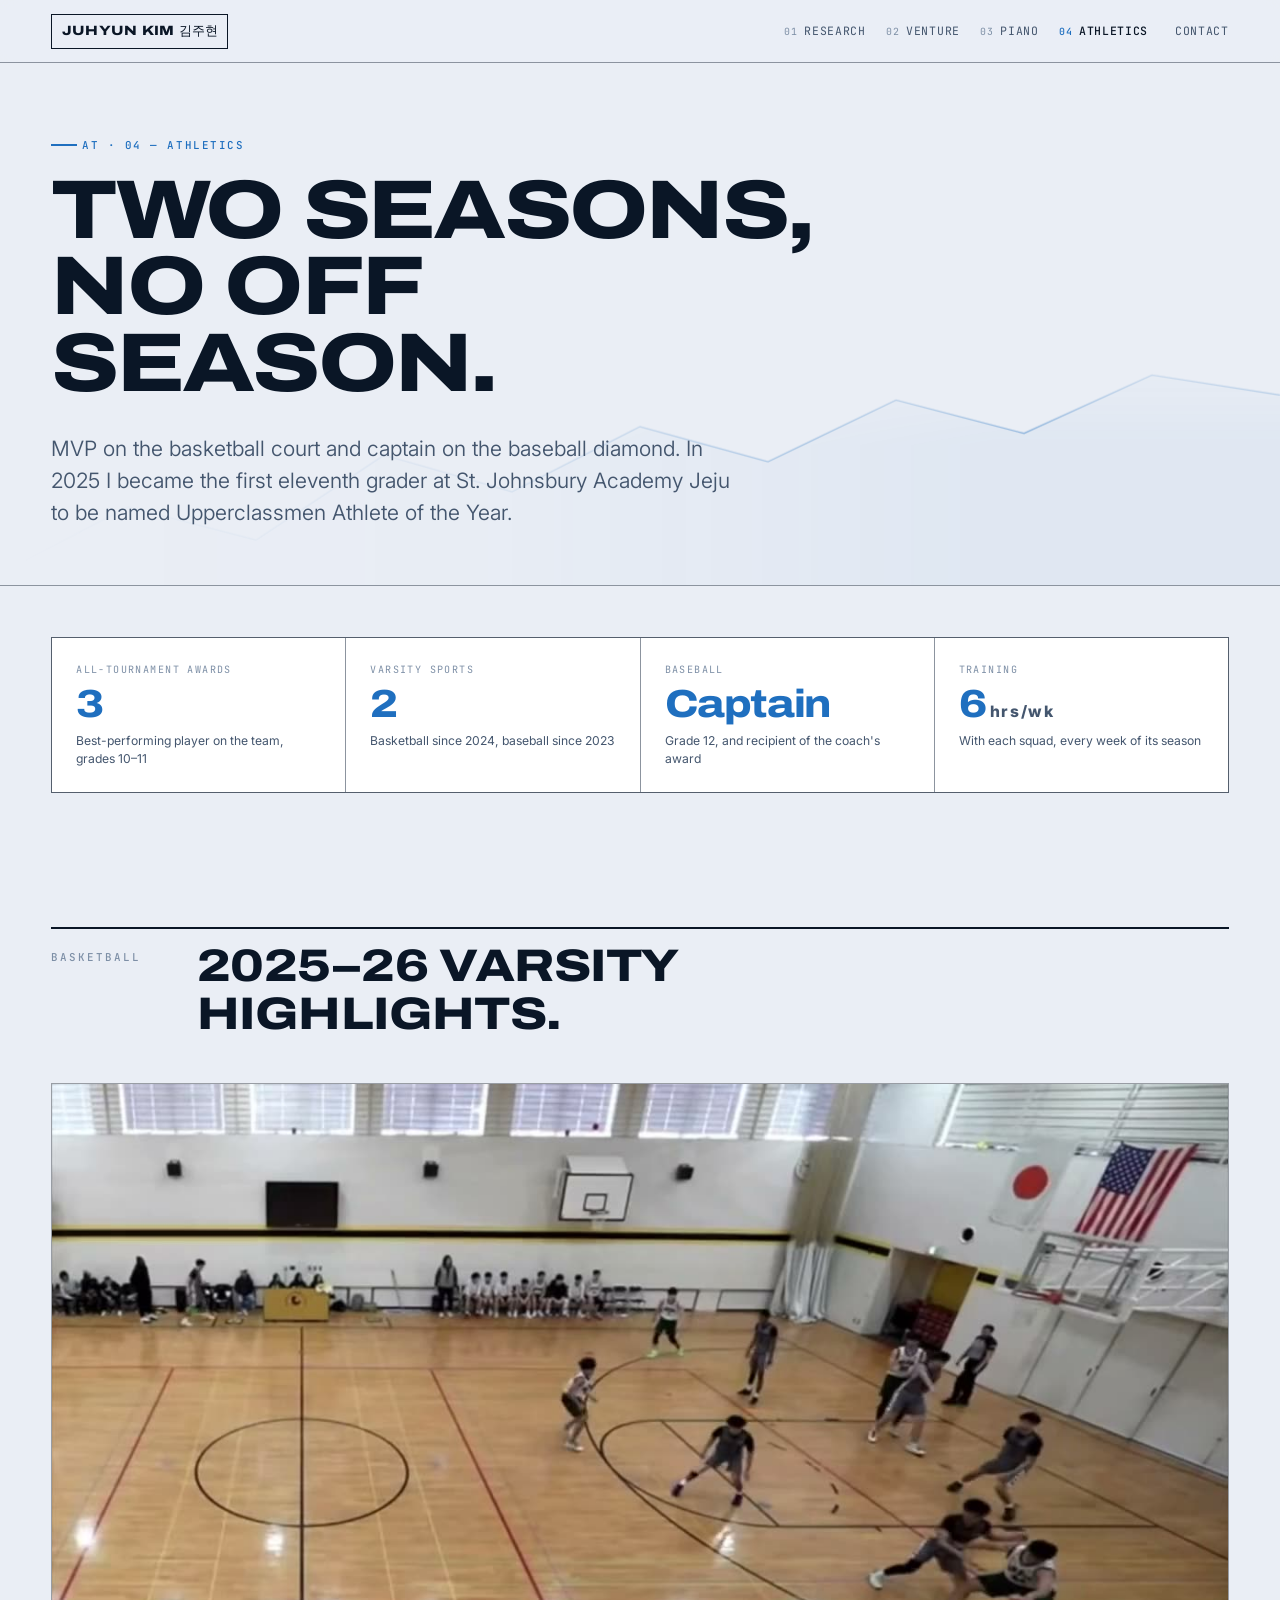
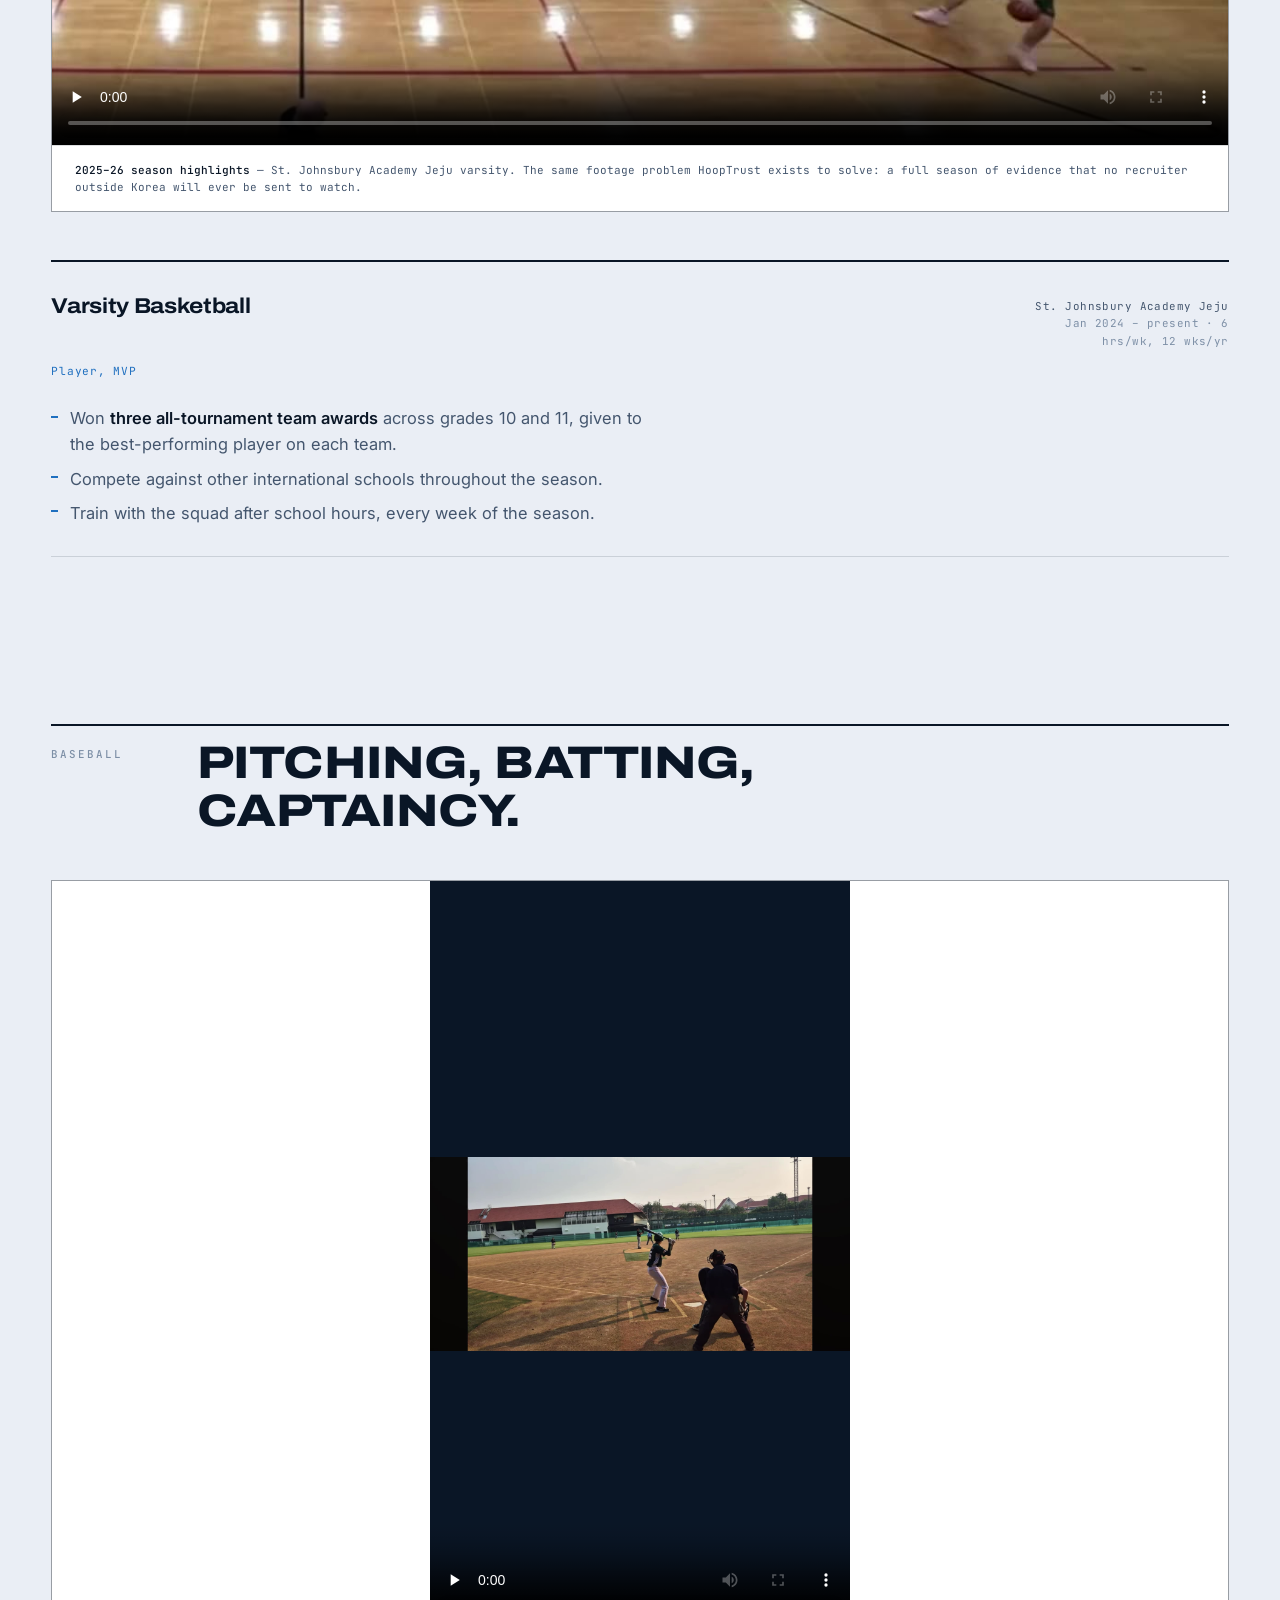
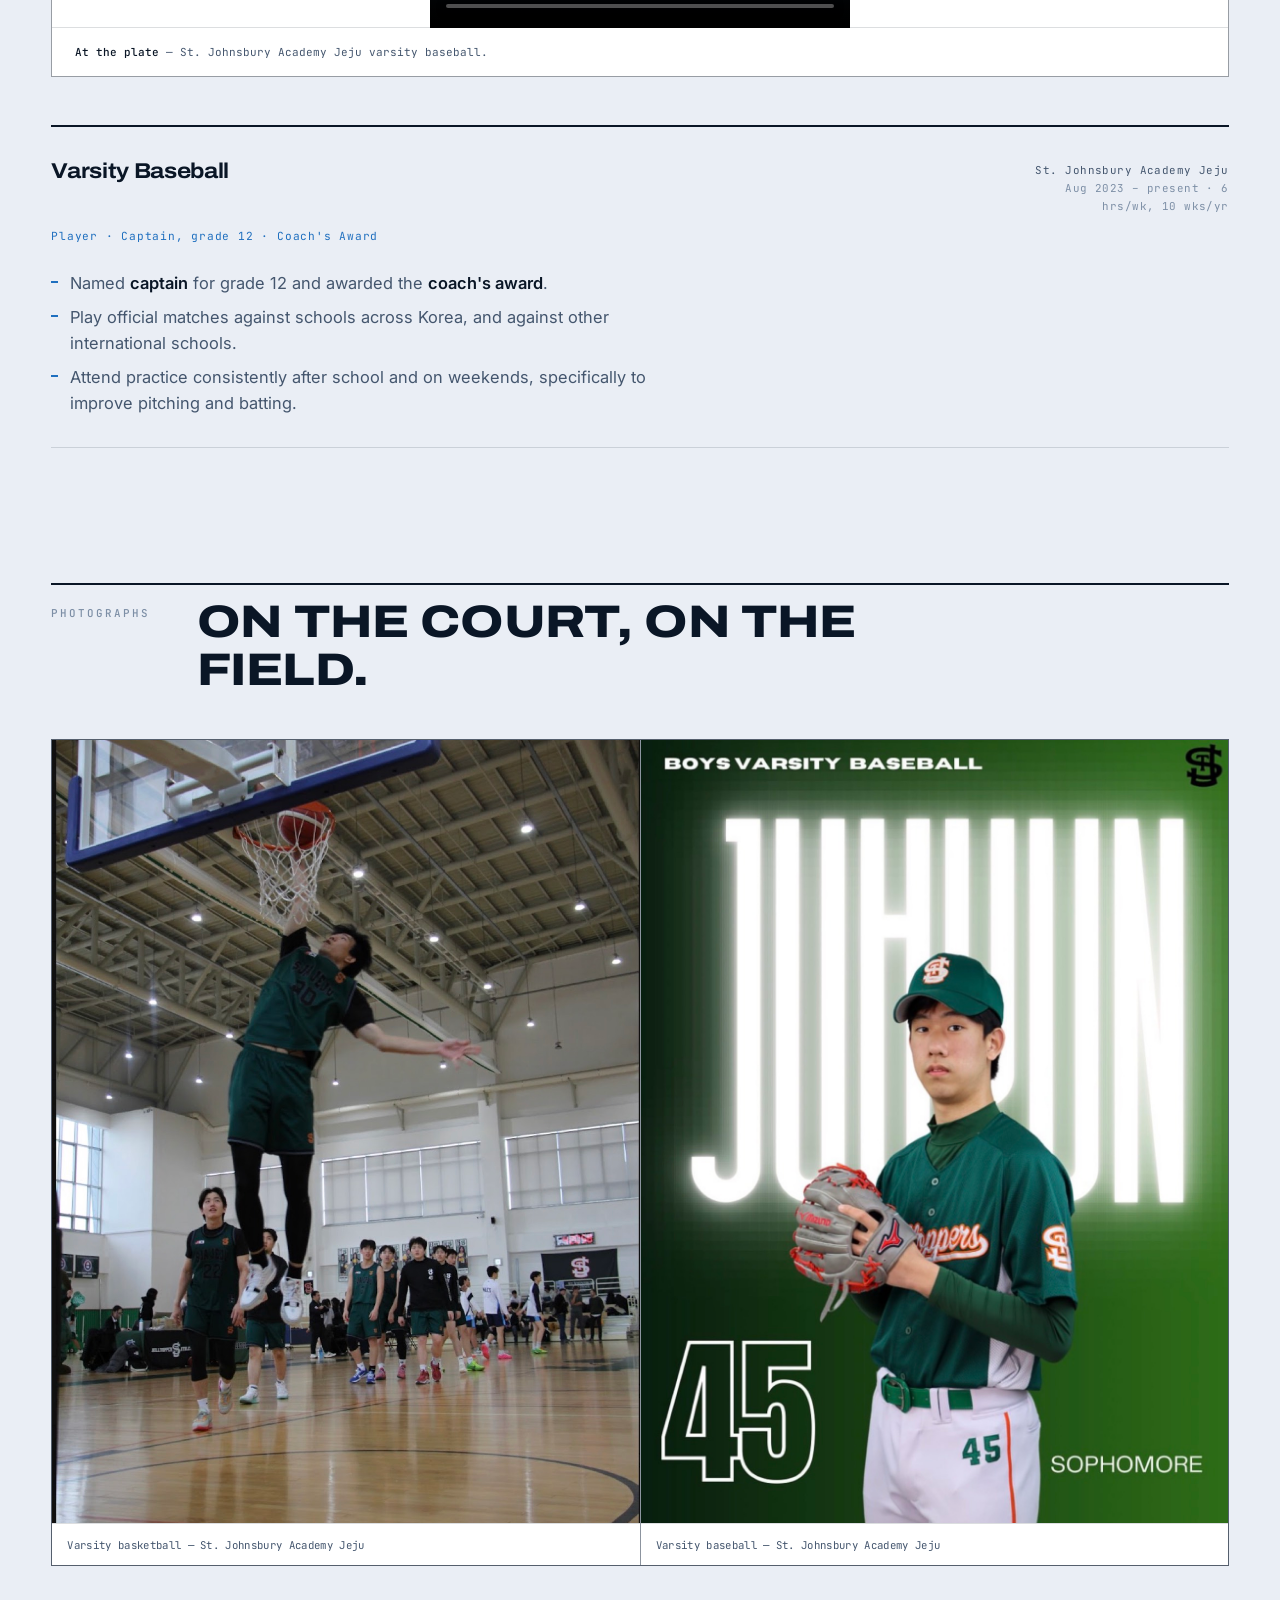
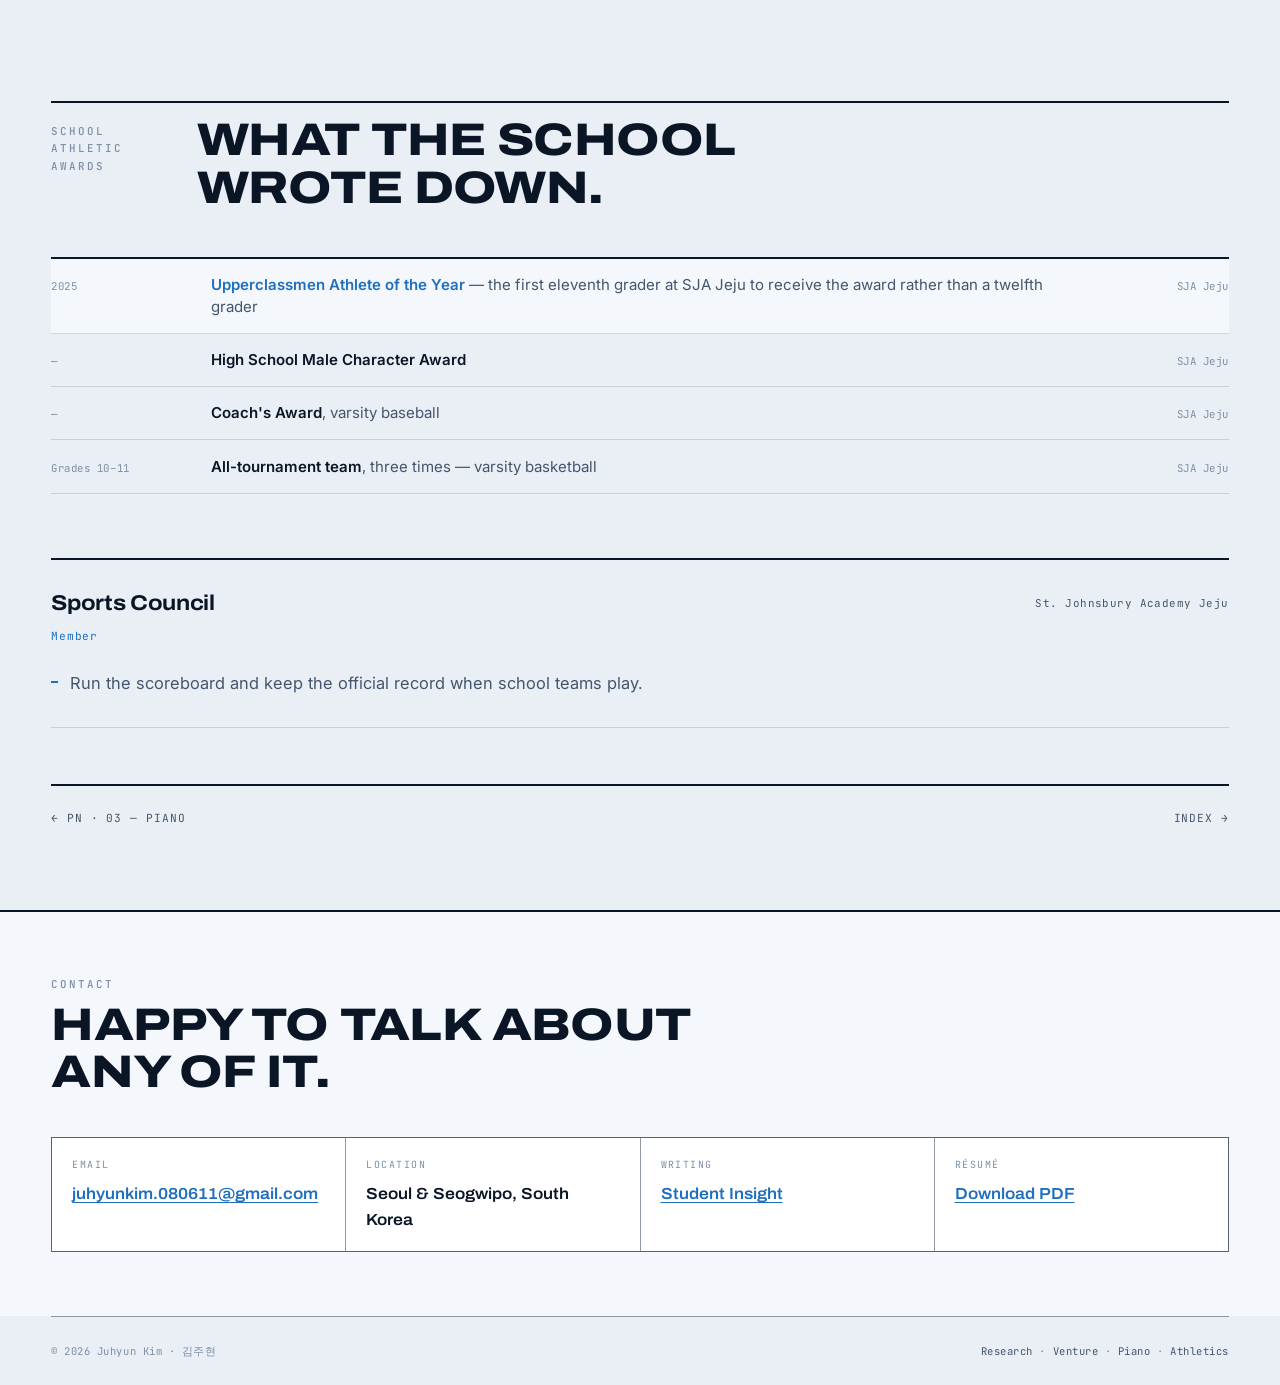
==== athletics.html @ 304e00d3 "local to git" ====
<!DOCTYPE html>
<html lang="en">
<head>
<meta charset="utf-8">
<meta name="viewport" content="width=device-width, initial-scale=1">
<title>Athletics — Juhyun (Tyler) Kim</title>
<meta name="description" content="Varsity basketball MVP and varsity baseball captain at St. Johnsbury Academy Jeju. Three all-tournament awards, the coach's award, and Upperclassmen Athlete of the Year.">
<meta property="og:type" content="article">
<meta property="og:title" content="Athletics — Juhyun (Tyler) Kim">
<meta property="og:description" content="Varsity basketball MVP, varsity baseball captain, Upperclassmen Athlete of the Year.">
<meta name="theme-color" content="#0a1626">
<link rel="icon" href="favicon.svg" type="image/svg+xml">
<link rel="preconnect" href="https://fonts.googleapis.com">
<link rel="preconnect" href="https://fonts.gstatic.com" crossorigin>
<link href="https://fonts.googleapis.com/css2?family=Archivo:wdth,wght@62..125,100..900&family=Inter:wght@300..600&family=JetBrains+Mono:wght@400;500&display=swap" rel="stylesheet">
<link rel="stylesheet" href="assets/css/style.css">
</head>
<body data-position="athletics">

<a class="skip" href="#main">Skip to content</a>

<header class="masthead">
  <div class="shell masthead__inner">
    <a class="wordmark" href="index.html">Juhyun Kim <span>김주현</span></a>
    <button class="nav__toggle" type="button" aria-expanded="false" aria-controls="nav">Menu</button>
    <nav class="nav" id="nav" aria-label="Sections">
      <a href="research.html" data-n="01">Research</a>
      <a href="venture.html" data-n="02">Venture</a>
      <a href="piano.html" data-n="03">Piano</a>
      <a href="athletics.html" data-n="04">Athletics</a>
      <a href="index.html#contact" data-n="">Contact</a>
    </nav>
  </div>
</header>

<main id="main">

  <!-- ── hero ─────────────────────────────────────────────── -->
  <section class="hero">
    <svg class="hero__plot" viewBox="0 0 1200 300" preserveAspectRatio="none" aria-hidden="true">
      <path class="plot-fill" d="M0,280 L120,200 L240,240 L360,138 L480,182 L600,104 L720,146 L840,72 L960,112 L1080,42 L1200,66 L1200,300 L0,300 Z"/>
      <path d="M0,280 L120,200 L240,240 L360,138 L480,182 L600,104 L720,146 L840,72 L960,112 L1080,42 L1200,66"/>
    </svg>
    <div class="shell hero__inner">
      <p class="tag">AT · 04 — Athletics</p>
      <h1 class="hero__name" style="font-size:clamp(2.6rem,1.4rem+5.5vw,5.6rem)">Two seasons,<br>no off<br>season.</h1>
      <p class="lede" style="margin-top:2rem">MVP on the basketball court and captain on the
      baseball diamond. In 2025 I became the first eleventh grader at St. Johnsbury Academy Jeju to
      be named Upperclassmen Athlete of the Year.</p>
    </div>
  </section>

  <!-- ── readout ──────────────────────────────────────────── -->
  <section class="shell band band--tight">
    <dl class="readout" data-reveal>
      <div>
        <dt>All-tournament awards</dt>
        <dd>3</dd>
        <small>Best-performing player on the team, grades 10–11</small>
      </div>
      <div>
        <dt>Varsity sports</dt>
        <dd>2</dd>
        <small>Basketball since 2024, baseball since 2023</small>
      </div>
      <div>
        <dt>Baseball</dt>
        <dd>Captain</dd>
        <small>Grade 12, and recipient of the coach's award</small>
      </div>
      <div>
        <dt>Training</dt>
        <dd>6<small style="display:inline;font-size:.4em;letter-spacing:.1em"> hrs/wk</small></dd>
        <small>With each squad, every week of its season</small>
      </div>
    </dl>
  </section>

  <!-- ── basketball ───────────────────────────────────────── -->
  <section class="shell band" id="basketball">
    <div class="band__head">
      <p class="eyebrow">Basketball</p>
      <h2 class="h-sect">2025–26 varsity highlights.</h2>
    </div>

    <figure class="filmstrip" data-reveal style="margin:0 0 clamp(2rem,4vw,3rem)">
      <video controls preload="none" playsinline
             poster="assets/img/basketball-poster.jpg"
             width="1280" height="720">
        <source src="assets/video/basketball-highlights.mp4" type="video/mp4">
        Your browser cannot play this video.
        <a href="assets/video/basketball-highlights.mp4">Download the highlight reel</a> instead.
      </video>
      <figcaption><b>2025–26 season highlights</b> — St. Johnsbury Academy Jeju varsity. The same
      footage problem HoopTrust exists to solve: a full season of evidence that no recruiter outside
      Korea will ever be sent to watch.</figcaption>
    </figure>

    <div class="entries" data-reveal>
      <article class="entry">
        <h3 class="entry__title">Varsity Basketball</h3>
        <p class="entry__meta"><b>St. Johnsbury Academy Jeju</b>Jan 2024 – present · 6 hrs/wk, 12 wks/yr</p>
        <p class="entry__role">Player, MVP</p>
        <div class="entry__body">
          <ul>
            <li>Won <strong>three all-tournament team awards</strong> across grades 10 and 11, given
            to the best-performing player on each team.</li>
            <li>Compete against other international schools throughout the season.</li>
            <li>Train with the squad after school hours, every week of the season.</li>
          </ul>
        </div>
      </article>
    </div>
  </section>

  <!-- ── baseball ─────────────────────────────────────────── -->
  <section class="shell band" id="baseball">
    <div class="band__head">
      <p class="eyebrow">Baseball</p>
      <h2 class="h-sect">Pitching, batting, captaincy.</h2>
    </div>

    <figure class="filmstrip filmstrip--portrait" data-reveal style="margin:0 0 clamp(2rem,4vw,3rem)">
      <video controls preload="none" playsinline
             poster="assets/img/baseball-poster.jpg">
        <source src="assets/video/baseball-swing.mp4" type="video/mp4">
        Your browser cannot play this video.
        <a href="assets/video/baseball-swing.mp4">Download the clip</a> instead.
      </video>
      <figcaption><b>At the plate</b> — St. Johnsbury Academy Jeju varsity baseball.</figcaption>
    </figure>

    <div class="entries" data-reveal>
      <article class="entry">
        <h3 class="entry__title">Varsity Baseball</h3>
        <p class="entry__meta"><b>St. Johnsbury Academy Jeju</b>Aug 2023 – present · 6 hrs/wk, 10 wks/yr</p>
        <p class="entry__role">Player · Captain, grade 12 · Coach's Award</p>
        <div class="entry__body">
          <ul>
            <li>Named <strong>captain</strong> for grade 12 and awarded the <strong>coach's
            award</strong>.</li>
            <li>Play official matches against schools across Korea, and against other international
            schools.</li>
            <li>Attend practice consistently after school and on weekends, specifically to improve
            pitching and batting.</li>
          </ul>
        </div>
      </article>
    </div>
  </section>

  <!-- ── plates ───────────────────────────────────────────── -->
  <section class="shell band band--tight" id="photos">
    <div class="band__head">
      <p class="eyebrow">Photographs</p>
      <h2 class="h-sect">On the court, on the field.</h2>
    </div>
    <div class="plates" data-reveal>
      <button class="plate" type="button">
        <figure style="margin:0">
          <img src="assets/img/basketball-1.jpg" alt="Juhyun Kim in a varsity basketball game"
               width="816" height="1216" loading="lazy">
          <figcaption>Varsity basketball — St. Johnsbury Academy Jeju</figcaption>
        </figure>
      </button>
      <button class="plate" type="button">
        <figure style="margin:0">
          <img src="assets/img/baseball-1.jpg" alt="Juhyun Kim in a varsity baseball game"
               width="1179" height="1501" loading="lazy">
          <figcaption>Varsity baseball — St. Johnsbury Academy Jeju</figcaption>
        </figure>
      </button>
    </div>
  </section>

  <!-- ── awards & council ─────────────────────────────────── -->
  <section class="shell band" id="awards">
    <div class="band__head">
      <p class="eyebrow">School athletic awards</p>
      <h2 class="h-sect">What the school wrote down.</h2>
    </div>

    <div class="ledger" data-reveal>
      <div class="ledger__row ledger__row--head">
        <span class="ledger__when">2025</span>
        <span class="ledger__what"><b>Upperclassmen Athlete of the Year</b> — the first eleventh
        grader at SJA Jeju to receive the award rather than a twelfth grader</span>
        <span class="ledger__where">SJA Jeju</span>
      </div>
      <div class="ledger__row">
        <span class="ledger__when">—</span>
        <span class="ledger__what"><b>High School Male Character Award</b></span>
        <span class="ledger__where">SJA Jeju</span>
      </div>
      <div class="ledger__row">
        <span class="ledger__when">—</span>
        <span class="ledger__what"><b>Coach's Award</b>, varsity baseball</span>
        <span class="ledger__where">SJA Jeju</span>
      </div>
      <div class="ledger__row">
        <span class="ledger__when">Grades 10–11</span>
        <span class="ledger__what"><b>All-tournament team</b>, three times — varsity basketball</span>
        <span class="ledger__where">SJA Jeju</span>
      </div>
    </div>

    <div class="entries" data-reveal style="margin-top:clamp(2.5rem,5vw,4rem)">
      <article class="entry">
        <h3 class="entry__title">Sports Council</h3>
        <p class="entry__meta"><b>St. Johnsbury Academy Jeju</b></p>
        <p class="entry__role">Member</p>
        <div class="entry__body">
          <ul>
            <li>Run the scoreboard and keep the official record when school teams play.</li>
          </ul>
        </div>
      </article>
    </div>

    <nav class="pager" style="margin-top:3.5rem" aria-label="Sections">
      <a href="piano.html">← PN · 03 — Piano</a>
      <a href="index.html">Index →</a>
    </nav>
  </section>

</main>

<section class="contact" id="contact">
  <div class="shell">
    <p class="eyebrow">Contact</p>
    <h2 class="h-sect">Happy to talk about any of it.</h2>
    <dl class="contact__grid">
      <div><dt>Email</dt><dd><a href="mailto:juhyunkim.080611@gmail.com">juhyunkim.080611@gmail.com</a></dd></div>
      <div><dt>Location</dt><dd>Seoul &amp; Seogwipo, South Korea</dd></div>
      <div><dt>Writing</dt><dd><a href="http://www.studentinsight.net/" rel="noopener">Student Insight</a></dd></div>
      <div><dt>Résumé</dt><dd><a href="assets/docs/Juhyun-Kim-Resume.pdf">Download PDF</a></dd></div>
    </dl>
  </div>
</section>

<footer class="shell foot">
  <span>© 2026 Juhyun Kim · 김주현</span>
  <span><a href="research.html" data-n="01">Research</a> · <a href="venture.html" data-n="02">Venture</a> ·
  <a href="piano.html" data-n="03">Piano</a> · <a href="athletics.html" data-n="04">Athletics</a></span>
</footer>

<script src="assets/js/main.js"></script>
</body>
</html>
---- assets/css/style.css ----
/* ============================================================
   Juhyun (Tyler) Kim — portfolio
   Design ground: a term sheet.
   Dark cover panel, then hard-ruled modular boxes on a flat
   surface. Nothing floats: every block is bounded by a hairline.
   Type contrast comes from width, weight and case, not from
   mixing a serif with a sans.
   Palette is blue end to end, sections separated by hue.
   ============================================================ */

/* ---------- tokens ---------- */
:root {
  /* surface & ink */
  --paper:      #eaeef5;
  --card:       #ffffff;
  --card-sink:  #f4f7fb;
  --deep:       #0a1626;   /* the cover panel */
  --deep-hi:    #16263c;
  --ink:        #0a1626;
  --ink-soft:   #44566e;
  --ink-faint:  #7d8fa6;
  --rule:       rgba(10, 22, 38, 0.14);
  --rule-hard:  rgba(10, 22, 38, 0.42);
  --on-deep:    #c9d7e8;
  --on-deep-hi: #ffffff;
  --on-deep-dim:#6f8299;

  /* the four positions — all blue, separated by hue */
  --ultramarine: #1b3a8f;
  --cerulean:    #0b7397;
  --indigo:      #4a45a6;
  --azure:       #1f6fbf;

  --pos:      var(--ultramarine);
  --pos-lift: #2f57bd;   /* the same hue, legible on the dark panel */

  /* type */
  --display: "Archivo", "Helvetica Neue", Arial, sans-serif;
  --body:    "Inter", -apple-system, "Helvetica Neue", Arial, sans-serif;
  --mono:    "JetBrains Mono", ui-monospace, "SF Mono", Menlo, monospace;

  /* metrics */
  --gutter:  clamp(1rem, 4vw, 3.5rem);
  --shell:   1280px;
  --measure: 62ch;
}

body[data-position="research"]  { --pos: var(--ultramarine); --pos-lift: #4f78e0; }
body[data-position="venture"]   { --pos: var(--cerulean);    --pos-lift: #2ba7d0; }
body[data-position="piano"]     { --pos: var(--indigo);      --pos-lift: #7d78e2; }
body[data-position="athletics"] { --pos: var(--azure);       --pos-lift: #56a0e8; }

/* ---------- reset-ish ---------- */
*, *::before, *::after { box-sizing: border-box; }
html {
  -webkit-text-size-adjust: 100%;
  scroll-behavior: smooth;
  background-color: var(--paper);
  scroll-padding-top: 4.6rem;
}
@media (prefers-reduced-motion: reduce) { html { scroll-behavior: auto; } }

body {
  margin: 0;
  color: var(--ink);
  font-family: var(--body);
  font-size: clamp(0.95rem, 0.92rem + 0.2vw, 1.03rem);
  font-weight: 400;
  line-height: 1.62;
  -webkit-font-smoothing: antialiased;
  overflow-x: hidden;
}

img { max-width: 100%; display: block; }
a { color: inherit; }

.skip {
  position: absolute; left: -9999px; top: 0;
  background: var(--deep); color: #fff;
  padding: 0.7rem 1.1rem; z-index: 99;
  font-family: var(--mono); font-size: 0.76rem;
}
.skip:focus { left: 0.5rem; top: 0.5rem; }

:focus-visible { outline: 2px solid var(--pos); outline-offset: 2px; }

/* ---------- shared layout ---------- */
.shell { width: min(100% - (var(--gutter) * 2), var(--shell)); margin-inline: auto; }
.stack > * + * { margin-top: 1.05em; }
.band { padding-block: clamp(3rem, 6.5vw, 5.5rem); }
.band--tight { padding-block: clamp(2rem, 4vw, 3.25rem); }
.measure { max-width: var(--measure); }

/* ---------- typography roles ---------- */
h1, h2, h3, h4 {
  font-family: var(--display);
  margin: 0;
  line-height: 1.05;
  font-weight: 700;
  letter-spacing: -0.02em;
  font-variation-settings: "wdth" 112;
}

/* section titles are set in caps, wide and heavy — the house voice */
.h-sect {
  font-size: clamp(1.6rem, 1.1rem + 2.2vw, 2.85rem);
  text-transform: uppercase;
  letter-spacing: -0.012em;
  font-weight: 800;
  font-variation-settings: "wdth" 118;
  max-width: 22ch;
}

.eyebrow {
  font-family: var(--mono);
  font-size: 0.68rem;
  font-weight: 500;
  letter-spacing: 0.18em;
  text-transform: uppercase;
  color: var(--ink-faint);
  margin: 0;
}

.lede {
  font-size: clamp(1.05rem, 0.96rem + 0.5vw, 1.32rem);
  line-height: 1.5;
  color: var(--ink-soft);
  max-width: 54ch;
  font-weight: 350;
}

p { margin: 0; }

/* section head: a numbered rule across the top of every band */
.band__head {
  margin-bottom: clamp(1.75rem, 3.5vw, 2.75rem);
  border-top: 2px solid var(--ink);
  padding-top: 0.9rem;
  display: grid;
  grid-template-columns: 7.5rem minmax(0, 1fr);
  gap: 0.4rem clamp(1rem, 2vw, 1.75rem);
}
.band__head .eyebrow { grid-column: 1; padding-top: 0.35rem; }
.band__head .h-sect,
.band__head h2 { grid-column: 2; }
.band__head .lede { grid-column: 2; margin-top: 0.85rem; }
@media (max-width: 700px) {
  .band__head { grid-template-columns: 1fr; }
  .band__head .eyebrow, .band__head .h-sect, .band__head h2, .band__head .lede { grid-column: 1; }
}

.tag {
  display: inline-flex; align-items: center; gap: 0.5em;
  font-family: var(--mono); font-size: 0.68rem;
  letter-spacing: 0.14em; text-transform: uppercase;
  color: var(--pos); font-weight: 500;
}
.tag::before {
  content: ""; width: 1.6rem; height: 2px;
  background: var(--pos); flex: none;
}

/* ============================================================
   MASTHEAD — hard-edged, boxed wordmark
   ============================================================ */
.masthead {
  position: sticky; top: 0; z-index: 40;
  background: color-mix(in srgb, var(--paper) 90%, transparent);
  backdrop-filter: saturate(160%) blur(12px);
  -webkit-backdrop-filter: saturate(160%) blur(12px);
  border-bottom: 1px solid var(--rule-hard);
}
.masthead__inner {
  display: flex; align-items: center; justify-content: space-between;
  gap: 1.25rem; min-height: 3.9rem;
}
.wordmark {
  font-family: var(--display);
  font-weight: 800;
  font-size: 0.84rem;
  text-transform: uppercase;
  letter-spacing: 0.02em;
  font-variation-settings: "wdth" 120;
  text-decoration: none;
  white-space: nowrap;
  border: 1.5px solid var(--ink);
  padding: 0.34rem 0.6rem;
  transition: background 0.2s ease, color 0.2s ease;
}
.wordmark:hover { background: var(--ink); color: var(--paper); }
.wordmark span { font-family: var(--mono); font-weight: 400; letter-spacing: 0; }

.nav {
  display: flex; align-items: center;
  gap: clamp(0.75rem, 1.6vw, 1.75rem);
  font-family: var(--mono); font-size: 0.72rem;
  letter-spacing: 0.06em; text-transform: uppercase;
}
.nav a {
  text-decoration: none; color: var(--ink-soft);
  padding: 0.3rem 0; position: relative;
  transition: color 0.18s ease;
}
/* a leading index number, not an underline */
.nav a::before {
  content: attr(data-n);
  font-size: 0.62rem;
  color: var(--ink-faint);
  margin-right: 0.4rem;
  transition: color 0.18s ease;
}
.nav a:hover { color: var(--ink); }
.nav a:hover::before { color: var(--pos); }
.nav a[aria-current="page"] { color: var(--ink); font-weight: 500; }
.nav a[aria-current="page"]::before { color: var(--pos); }

.nav__toggle {
  display: none; background: none;
  border: 1.5px solid var(--ink);
  font-family: var(--mono); font-size: 0.68rem;
  letter-spacing: 0.12em; text-transform: uppercase;
  color: var(--ink); padding: 0.42rem 0.7rem; cursor: pointer;
}

@media (max-width: 880px) {
  .nav__toggle { display: block; }
  .nav {
    position: absolute; top: 100%; left: 0; right: 0;
    flex-direction: column; align-items: stretch; gap: 0;
    background: var(--card);
    border-bottom: 2px solid var(--ink);
    padding: 0 var(--gutter) 0.8rem;
    font-size: 0.8rem;
  }
  .nav[hidden] { display: none; }
  .nav a { padding: 0.78rem 0; border-bottom: 1px solid var(--rule); }
}

/* ============================================================
   COVER — the dark term-sheet panel
   ============================================================ */
.cover {
  background: var(--deep);
  color: var(--on-deep);
  position: relative;
  overflow: hidden;
  border-bottom: 2px solid var(--ink);
}
/* a faint plotted line, drawn once, kept out of the type's way */
.cover__plot {
  position: absolute; inset: auto 0 0 0;
  height: 58%; width: 100%; z-index: 0; pointer-events: none;
  opacity: 0.42;
}
.cover__plot path {
  fill: none; stroke: var(--pos-lift); stroke-width: 1.25;
  vector-effect: non-scaling-stroke;
  stroke-dasharray: 1600; stroke-dashoffset: 1600;
  animation: draw 2.4s cubic-bezier(0.35, 0.8, 0.25, 1) 0.3s forwards;
}
.cover__plot .plot-fill {
  fill: var(--pos-lift); stroke: none; opacity: 0;
  animation: fadein 1.6s ease 1.4s forwards;
}
@keyframes draw   { to { stroke-dashoffset: 0; } }
@keyframes fadein { to { opacity: 0.1; } }

.cover__inner {
  position: relative; z-index: 1;
  padding-block: clamp(2.75rem, 6vw, 5rem) 0;
}

.cover__rule {
  display: flex; flex-wrap: wrap; gap: 0.4rem 1.5rem;
  font-family: var(--mono); font-size: 0.67rem;
  letter-spacing: 0.16em; text-transform: uppercase;
  color: var(--on-deep-dim);
  padding-bottom: 1.5rem;
  border-bottom: 1px solid rgba(255, 255, 255, 0.16);
}

/* the name, set as a solid block of type */
.cover__name {
  font-family: var(--display);
  font-size: clamp(3.2rem, 1rem + 11vw, 10.5rem);
  font-weight: 800;
  font-variation-settings: "wdth" 118;
  text-transform: uppercase;
  line-height: 0.84;
  letter-spacing: -0.035em;
  color: var(--on-deep-hi);
  margin: clamp(1.5rem, 3vw, 2.5rem) 0 0;
}
.cover__name em {
  display: block;
  font-family: var(--mono);
  font-style: normal;
  font-size: clamp(0.72rem, 0.64rem + 0.4vw, 0.92rem);
  font-weight: 400;
  letter-spacing: 0.2em;
  text-transform: uppercase;
  color: var(--on-deep-dim);
  margin-top: clamp(1.2rem, 2.5vw, 1.9rem);
}

.cover__claim {
  font-family: var(--display);
  font-size: clamp(1.35rem, 1rem + 1.5vw, 2.15rem);
  font-weight: 600;
  font-variation-settings: "wdth" 108;
  line-height: 1.22;
  letter-spacing: -0.022em;
  color: var(--on-deep-hi);
  max-width: 26ch;
  margin-top: clamp(1.75rem, 3vw, 2.5rem);
}

/* the spec table, hard against the foot of the panel */
.cover__spec {
  margin: clamp(2.25rem, 4vw, 3.5rem) 0 0;
  display: grid;
  grid-template-columns: repeat(auto-fit, minmax(150px, 1fr));
  border-top: 1px solid rgba(255, 255, 255, 0.22);
  border-left: 1px solid rgba(255, 255, 255, 0.14);
}
.cover__spec > div {
  padding: 1.05rem 1.1rem 1.35rem;
  border-right: 1px solid rgba(255, 255, 255, 0.14);
  border-bottom: 1px solid rgba(255, 255, 255, 0.14);
}
.cover__spec dt {
  font-family: var(--mono); font-size: 0.62rem;
  letter-spacing: 0.15em; text-transform: uppercase;
  color: var(--on-deep-dim);
}
.cover__spec dd {
  margin: 0.5rem 0 0;
  font-family: var(--display);
  font-size: 1.18rem; font-weight: 600;
  font-variation-settings: "wdth" 108;
  color: var(--on-deep-hi);
  line-height: 1.2;
}
.cover__spec a { color: var(--pos-lift); text-underline-offset: 3px; word-break: break-word; }
.cover__spec a:hover { color: var(--on-deep-hi); }

/* ============================================================
   THESIS — prose with a marginal note column
   ============================================================ */
.thesis {
  display: grid;
  grid-template-columns: minmax(0, 1.7fr) minmax(0, 1fr);
  gap: clamp(1.75rem, 4vw, 4rem);
  align-items: start;
}
@media (max-width: 900px) { .thesis { grid-template-columns: 1fr; } }

.thesis__lead {
  font-family: var(--display);
  font-size: clamp(1.25rem, 1.05rem + 1vw, 1.72rem);
  font-weight: 500;
  font-variation-settings: "wdth" 104;
  line-height: 1.32;
  letter-spacing: -0.015em;
  color: var(--ink);
  max-width: 30ch;
  padding-bottom: 1.4rem;
  margin-bottom: 1.6rem;
  border-bottom: 1px solid var(--rule-hard);
}
.thesis p { max-width: var(--measure); color: var(--ink-soft); }
.thesis strong { color: var(--ink); font-weight: 600; }
.thesis em { font-style: italic; color: var(--ink); }
.thesis a { color: var(--pos); text-underline-offset: 3px; }

/* marginal notes — stacked bordered cards, not a definition list */
.notes { display: grid; gap: 1px; background: var(--rule-hard); border: 1px solid var(--rule-hard); }
.note { background: var(--card); padding: 1.1rem 1.2rem; }
.note__k {
  font-family: var(--mono); font-size: 0.63rem;
  letter-spacing: 0.15em; text-transform: uppercase;
  color: var(--ink-faint);
}
.note__v {
  margin-top: 0.45rem;
  font-family: var(--display);
  font-size: 1.05rem; font-weight: 600;
  font-variation-settings: "wdth" 108;
  line-height: 1.3;
}
.note__v a { color: var(--pos); text-underline-offset: 3px; word-break: break-word; }

/* ============================================================
   SIGNATURE 1 — the strands timeline
   Four commitments plotted against calendar years, with a dot
   at each event that mattered.
   ============================================================ */
.strands {
  border: 1px solid var(--rule-hard);
  background: var(--card);
  padding: clamp(1.1rem, 2.4vw, 1.9rem);
}
.strands__row {
  display: grid;
  grid-template-columns: 6.5rem minmax(0, 1fr);
  gap: 0 1rem;
  align-items: center;
}
@media (max-width: 640px) { .strands__row { grid-template-columns: 4.6rem minmax(0, 1fr); gap: 0 0.6rem; } }

.strands__scale span {
  font-family: var(--mono); font-size: 0.64rem;
  letter-spacing: 0.08em; color: var(--ink-faint);
}
.strands__years {
  display: grid;
  grid-template-columns: repeat(4, 1fr);
  border-bottom: 1px solid var(--rule-hard);
  padding-bottom: 0.4rem;
  margin-bottom: 0.7rem;
}
.strands__years span { text-align: left; padding-left: 0.25rem; }

.strand { --pos: var(--ultramarine); }
.strand[data-position="research"]  { --pos: var(--ultramarine); }
.strand[data-position="venture"]   { --pos: var(--cerulean); }
.strand[data-position="piano"]     { --pos: var(--indigo); }
.strand[data-position="athletics"] { --pos: var(--azure); }

.strand__label {
  font-family: var(--mono); font-size: 0.68rem;
  letter-spacing: 0.06em; text-transform: uppercase;
  color: var(--ink); text-align: right;
  white-space: nowrap; overflow: hidden; text-overflow: ellipsis;
}
.strand__track {
  position: relative;
  height: 2.5rem;
  /* the year gridlines live here */
  background-image: repeating-linear-gradient(
    to right, var(--rule) 0 1px, transparent 1px 25%);
}
.strand__bar {
  position: absolute;
  top: 50%; transform: translateY(-50%);
  left: var(--s); width: var(--w);
  height: 0.62rem;
  background: var(--pos);
  transform-origin: left center;
  scale: 0 1;
  transition: scale 0.85s cubic-bezier(0.2, 0.7, 0.3, 1) var(--d, 0s);
}
.is-in .strand__bar { scale: 1 1; }
/* the open end: this commitment is still running */
.strand__bar::after {
  content: "";
  position: absolute; right: -0.5rem; top: 0;
  border-left: 0.5rem solid var(--pos);
  border-top: 0.31rem solid transparent;
  border-bottom: 0.31rem solid transparent;
}
.strand__dot {
  position: absolute;
  left: var(--p); top: 50%;
  width: 0.72rem; height: 0.72rem;
  margin: -0.36rem 0 0 -0.36rem;
  background: var(--card);
  border: 2.5px solid var(--pos);
  border-radius: 50%;
  opacity: 0;
  transition: opacity 0.4s ease 0.7s;
}
.is-in .strand__dot { opacity: 1; }

.strands__key {
  margin-top: 1.1rem; padding-top: 0.9rem;
  border-top: 1px solid var(--rule);
  font-family: var(--mono); font-size: 0.65rem;
  color: var(--ink-faint); letter-spacing: 0.04em;
  line-height: 1.6;
}

/* ============================================================
   SIGNATURE 2 — the index rows
   Four full-width numbered rows. Hovering pulls the hue across
   the row from the left and lifts the number out of the margin.
   ============================================================ */
.rows { border-top: 2px solid var(--ink); }

.prow {
  --pos: var(--ultramarine);
  position: relative;
  display: grid;
  grid-template-columns: 5.5rem minmax(0, 1.05fr) minmax(0, 1.3fr) 10.5rem;
  gap: 0.5rem clamp(1rem, 2.5vw, 2.25rem);
  align-items: start;
  padding: clamp(1.5rem, 2.8vw, 2.4rem) 0;
  border-bottom: 1px solid var(--rule-hard);
  text-decoration: none;
  isolation: isolate;
  overflow: hidden;
}
.prow[data-position="research"]  { --pos: var(--ultramarine); }
.prow[data-position="venture"]   { --pos: var(--cerulean); }
.prow[data-position="piano"]     { --pos: var(--indigo); }
.prow[data-position="athletics"] { --pos: var(--azure); }

/* the hue sweeps in from the left edge, full-bleed past the shell */
.prow::before {
  content: "";
  position: absolute;
  inset: 0 0 0 calc(var(--gutter) * -1);
  width: 100vw;
  background: var(--pos);
  opacity: 0.07;
  transform: scaleX(0);
  transform-origin: left;
  transition: transform 0.5s cubic-bezier(0.2, 0.7, 0.3, 1);
  z-index: -1;
}
.prow:hover::before, .prow:focus-visible::before { transform: scaleX(1); }

.prow__n {
  font-family: var(--display);
  font-size: clamp(1.6rem, 1.2rem + 1.6vw, 2.5rem);
  font-weight: 800;
  font-variation-settings: "wdth" 118;
  line-height: 0.9;
  color: var(--ink-faint);
  transition: color 0.35s ease, transform 0.45s cubic-bezier(0.2, 0.7, 0.3, 1);
}
.prow:hover .prow__n { color: var(--pos); transform: translateX(4px); }

.prow__name {
  font-family: var(--display);
  font-size: clamp(1.5rem, 1.15rem + 1.5vw, 2.4rem);
  font-weight: 800;
  font-variation-settings: "wdth" 116;
  text-transform: uppercase;
  letter-spacing: -0.022em;
  line-height: 0.96;
  color: var(--ink);
}
.prow__kicker {
  display: block;
  margin-top: 0.55rem;
  font-family: var(--mono);
  font-size: 0.66rem;
  font-weight: 500;
  letter-spacing: 0.13em;
  text-transform: uppercase;
  color: var(--pos);
}
.prow__note { color: var(--ink-soft); font-size: 0.93rem; line-height: 1.55; }

.prow__figs { display: grid; gap: 0.9rem; }
/* number stacked over its label, flush right — the labels are too long
   to sit beside the figure without wrapping badly */
.prow__fig {
  display: flex; flex-direction: column; align-items: flex-end;
  font-family: var(--mono); font-size: 0.6rem;
  letter-spacing: 0.09em; text-transform: uppercase;
  color: var(--ink-faint);
  text-align: right; line-height: 1.4;
}
.prow__fig b {
  font-family: var(--display);
  font-size: 1.45rem; font-weight: 800;
  font-variation-settings: "wdth" 112;
  color: var(--pos); letter-spacing: -0.03em;
  line-height: 1; margin-bottom: 0.32rem;
}

@media (max-width: 960px) {
  .prow { grid-template-columns: 3.2rem minmax(0, 1fr); }
  .prow__note { grid-column: 2; }
  .prow__figs {
    grid-column: 2;
    grid-auto-flow: column;
    justify-content: start;
    gap: 1.5rem;
    margin-top: 0.35rem;
  }
  .prow__fig { align-items: flex-start; text-align: left; }
}
@media (max-width: 560px) {
  .prow__figs { grid-auto-flow: row; gap: 0.4rem; }
}

/* ============================================================
   HERO — inner pages
   ============================================================ */
.hero {
  position: relative;
  border-bottom: 1px solid var(--rule-hard);
  padding-block: clamp(2.5rem, 5vw, 4.25rem) clamp(2.25rem, 4.5vw, 3.5rem);
  overflow: hidden;
}
.hero__plot {
  position: absolute; inset: auto 0 -1% 0;
  height: 48%; width: 100%; z-index: 0; pointer-events: none;
  opacity: 0.5;
  -webkit-mask-image: linear-gradient(to right, transparent 0%, rgba(0,0,0,0.18) 38%, #000 78%),
                      linear-gradient(to bottom, transparent 0%, #000 42%);
  mask-image: linear-gradient(to right, transparent 0%, rgba(0,0,0,0.18) 38%, #000 78%),
              linear-gradient(to bottom, transparent 0%, #000 42%);
  -webkit-mask-composite: source-in;
  mask-composite: intersect;
}
.hero__plot path {
  fill: none; stroke: var(--pos); stroke-width: 1.3;
  vector-effect: non-scaling-stroke;
  stroke-dasharray: 1400; stroke-dashoffset: 1400;
  animation: draw 2.4s cubic-bezier(0.35, 0.8, 0.25, 1) 0.25s forwards;
}
.hero__plot .plot-fill {
  fill: var(--pos); stroke: none; opacity: 0;
  animation: fadein 1.5s ease 1.4s forwards;
}
.hero__inner { position: relative; z-index: 1; }
.hero__name {
  font-family: var(--display);
  font-size: clamp(2.4rem, 1.1rem + 5.5vw, 5.2rem);
  font-weight: 800;
  font-variation-settings: "wdth" 118;
  text-transform: uppercase;
  line-height: 0.92;
  letter-spacing: -0.032em;
  margin: 1.1rem 0 0;
}

/* ============================================================
   ENTRY LIST
   ============================================================ */
.entries { border-top: 2px solid var(--ink); }

.entry {
  display: grid;
  grid-template-columns: minmax(0, 1fr) 13rem;
  gap: 0.35rem clamp(1.25rem, 3vw, 3rem);
  padding-block: clamp(1.4rem, 2.4vw, 2rem);
  border-bottom: 1px solid var(--rule);
}
@media (max-width: 760px) { .entry { grid-template-columns: 1fr; } }

.entry__title {
  font-family: var(--display);
  font-size: clamp(1.08rem, 0.98rem + 0.5vw, 1.34rem);
  font-weight: 700;
  font-variation-settings: "wdth" 112;
  letter-spacing: -0.015em;
  line-height: 1.22;
}
.entry__title a {
  text-decoration: none;
  box-shadow: inset 0 -1.5px 0 var(--rule-hard);
  transition: box-shadow 0.25s ease, color 0.25s ease;
}
.entry__title a:hover { color: var(--pos); box-shadow: inset 0 -1.5px 0 var(--pos); }

.entry__role {
  font-family: var(--mono); font-size: 0.7rem;
  letter-spacing: 0.07em; color: var(--pos); margin-top: 0.3rem;
}
.entry__meta {
  font-family: var(--mono); font-size: 0.68rem;
  letter-spacing: 0.04em; color: var(--ink-faint);
  line-height: 1.65; text-align: right; padding-top: 0.3rem;
}
@media (max-width: 760px) { .entry__meta { text-align: left; grid-row: 2; } }
.entry__meta b { display: block; color: var(--ink-soft); font-weight: 400; }

.entry__body { grid-column: 1; margin-top: 0.75rem; max-width: var(--measure); color: var(--ink-soft); }
.entry__body ul { margin: 0; padding: 0; list-style: none; }
.entry__body li { position: relative; padding-left: 1.2rem; margin-top: 0.5rem; line-height: 1.58; }
.entry__body li::before {
  content: ""; position: absolute; left: 0; top: 0.66em;
  width: 0.42rem; height: 2px; background: var(--pos);
}
.entry__body strong { color: var(--ink); font-weight: 600; }
.entry__body a { color: var(--pos); text-underline-offset: 3px; }

/* ============================================================
   PAPER CARD
   ============================================================ */
.papers {
  display: grid;
  grid-template-columns: repeat(auto-fit, minmax(320px, 1fr));
  gap: 1px;
  background: var(--rule-hard);
  border: 1px solid var(--rule-hard);
}
.paper {
  display: flex; flex-direction: column; gap: 0.95rem;
  padding: clamp(1.4rem, 2.6vw, 2.1rem);
  background: var(--card);
  position: relative;
}
.paper__label {
  font-family: var(--mono); font-size: 0.64rem;
  letter-spacing: 0.15em; text-transform: uppercase;
  color: var(--pos); font-weight: 500;
}
.paper h3 {
  font-size: clamp(1.15rem, 1rem + 0.7vw, 1.5rem);
  font-weight: 700; font-variation-settings: "wdth" 110;
  letter-spacing: -0.018em; line-height: 1.18;
}
.paper__abstract { font-size: 0.9rem; color: var(--ink-soft); line-height: 1.6; flex: 1; }
.paper__abstract em { color: var(--ink); }
.paper__meta {
  font-family: var(--mono); font-size: 0.67rem;
  color: var(--ink-faint); letter-spacing: 0.03em; line-height: 1.6;
  padding-top: 0.85rem; border-top: 1px solid var(--rule);
}

.btn {
  align-self: flex-start;
  display: inline-flex; align-items: center; gap: 0.6rem;
  font-family: var(--mono); font-size: 0.69rem;
  font-weight: 500; letter-spacing: 0.11em; text-transform: uppercase;
  text-decoration: none; color: #fff; background: var(--pos);
  padding: 0.7rem 1.1rem; border: 1.5px solid var(--pos);
  transition: background 0.22s ease, color 0.22s ease;
}
.btn:hover { background: transparent; color: var(--pos); }
.btn span { transition: transform 0.26s ease; }
.btn:hover span { transform: translateX(4px); }
.btn--ghost { background: transparent; color: var(--pos); }
.btn--ghost:hover { background: var(--pos); color: #fff; }
.btn-row { display: flex; flex-wrap: wrap; gap: 0.7rem; }

/* ============================================================
   READOUT
   ============================================================ */
.readout {
  display: grid;
  grid-template-columns: repeat(auto-fit, minmax(165px, 1fr));
  gap: 1px;
  background: var(--rule-hard);
  border: 1px solid var(--rule-hard);
  margin: 0;
}
.readout > div { background: var(--card); padding: clamp(1.05rem, 2vw, 1.5rem); }
.readout dt {
  font-family: var(--mono); font-size: 0.63rem;
  letter-spacing: 0.14em; text-transform: uppercase; color: var(--ink-faint);
}
.readout dd {
  margin: 0.45rem 0 0;
  font-family: var(--display);
  font-size: clamp(1.7rem, 1.3rem + 1.6vw, 2.45rem);
  font-weight: 800; font-variation-settings: "wdth" 114;
  line-height: 1; letter-spacing: -0.035em; color: var(--pos);
}
.readout small {
  display: block; margin-top: 0.5rem; font-size: 0.76rem;
  color: var(--ink-soft); font-family: var(--body); line-height: 1.45;
}

/* ============================================================
   LEDGER
   ============================================================ */
.ledger { border-top: 2px solid var(--ink); }
.ledger__row {
  display: grid;
  grid-template-columns: 8rem minmax(0, 1fr) 9rem;
  gap: 0.3rem clamp(1rem, 2.5vw, 2.25rem);
  padding-block: 0.95rem;
  border-bottom: 1px solid var(--rule);
  align-items: baseline;
}
@media (max-width: 720px) { .ledger__row { grid-template-columns: 1fr; padding-block: 1.05rem; } }
.ledger__when, .ledger__where {
  font-family: var(--mono); font-size: 0.67rem;
  letter-spacing: 0.05em; color: var(--ink-faint);
}
.ledger__where { text-align: right; }
@media (max-width: 720px) { .ledger__where { text-align: left; } }
.ledger__what { font-size: 0.94rem; line-height: 1.45; color: var(--ink-soft); }
.ledger__what b { font-weight: 600; color: var(--ink); }
.ledger__row--head { background: var(--card-sink); }
.ledger__row--head .ledger__what b { color: var(--pos); }

/* ============================================================
   FIGURES
   ============================================================ */
.plates { display: grid; grid-template-columns: repeat(auto-fit, minmax(240px, 1fr)); gap: 1px;
          background: var(--rule-hard); border: 1px solid var(--rule-hard); }
.plate {
  display: block; padding: 0; border: 0; background: var(--card);
  cursor: zoom-in; font: inherit; text-align: left; overflow: hidden; width: 100%;
}
.plate img { width: 100%; height: auto; aspect-ratio: 3 / 4; object-fit: cover;
             transition: transform 0.55s cubic-bezier(0.2, 0.7, 0.3, 1); }
.plate:hover img { transform: scale(1.035); }
.plate figcaption {
  font-family: var(--mono); font-size: 0.67rem; letter-spacing: 0.03em;
  color: var(--ink-soft); padding: 0.8rem 0.95rem;
  border-top: 1px solid var(--rule); line-height: 1.5;
}

.filmstrip { border: 1px solid var(--rule-hard); background: var(--card); }
/* height:auto is load-bearing — without it the width/height attributes on
   the <video> resolve the box and aspect-ratio is ignored. */
.filmstrip video {
  width: 100%; height: auto; display: block;
  background: var(--deep); aspect-ratio: 16 / 9; object-fit: contain;
}
.filmstrip--portrait video { aspect-ratio: 9 / 16; max-width: 420px; margin-inline: auto; }
.filmstrip figcaption {
  font-family: var(--mono); font-size: 0.69rem; color: var(--ink-soft);
  padding: 0.95rem clamp(1rem, 2vw, 1.4rem);
  border-top: 1px solid var(--rule); line-height: 1.55;
}
.filmstrip figcaption b { color: var(--ink); font-weight: 500; }

.shot { border: 1px solid var(--rule-hard); background: var(--card); overflow: hidden; }
.shot img { width: 100%; height: auto; }
.shot figcaption {
  font-family: var(--mono); font-size: 0.68rem; color: var(--ink-soft);
  padding: 0.9rem clamp(1rem, 2vw, 1.35rem);
  border-top: 1px solid var(--rule); line-height: 1.55;
}

/* lightbox */
.lightbox { border: none; background: transparent; padding: 0;
            max-width: min(92vw, 900px); max-height: 92vh; overflow: visible; }
.lightbox::backdrop { background: rgba(10, 22, 38, 0.9); }
.lightbox img { max-width: 100%; max-height: 80vh; width: auto; margin-inline: auto; object-fit: contain; }
.lightbox__caption { font-family: var(--mono); font-size: 0.7rem; color: #aebed2;
                     text-align: center; margin-top: 0.9rem; letter-spacing: 0.04em; }
.lightbox__close {
  position: absolute; top: -2.5rem; right: 0;
  background: none; border: 1px solid rgba(255,255,255,0.35); color: #e8eef6;
  font-family: var(--mono); font-size: 0.68rem; letter-spacing: 0.12em;
  text-transform: uppercase; padding: 0.42rem 0.8rem; cursor: pointer;
}
.lightbox__close:hover { background: rgba(255,255,255,0.12); }

/* ============================================================
   ABOUT + FACTSHEET (venture page)
   ============================================================ */
.about {
  display: grid;
  grid-template-columns: minmax(0, 1.6fr) minmax(0, 1fr);
  gap: clamp(1.75rem, 4vw, 4rem);
  align-items: start;
}
@media (max-width: 900px) { .about { grid-template-columns: 1fr; } }
.about p { max-width: var(--measure); color: var(--ink-soft); }
.about em { font-style: italic; color: var(--ink); }
.about strong { color: var(--ink); font-weight: 600; }

.factsheet {
  margin: 0; display: grid; gap: 1px;
  background: var(--rule-hard); border: 1px solid var(--rule-hard);
}
.factsheet > div { background: var(--card); padding: 1rem 1.15rem; }
.factsheet dt {
  font-family: var(--mono); font-size: 0.62rem;
  letter-spacing: 0.15em; text-transform: uppercase; color: var(--ink-faint);
}
.factsheet dd {
  margin: 0.4rem 0 0; font-family: var(--display);
  font-size: 1rem; font-weight: 600; font-variation-settings: "wdth" 108;
  line-height: 1.35; color: var(--ink);
}
.factsheet a { color: var(--pos); text-underline-offset: 3px; word-break: break-word; }

/* ============================================================
   COLOPHON — contact, kept light and boxed
   ============================================================ */
.contact {
  border-top: 2px solid var(--ink);
  background: var(--card-sink);
  padding-block: clamp(2.5rem, 5vw, 4rem);
}
.contact .h-sect, .contact h2 { margin-top: 0.5rem; }
.contact__grid {
  margin: clamp(1.75rem, 3.5vw, 2.5rem) 0 0;
  display: grid; grid-template-columns: repeat(auto-fit, minmax(190px, 1fr));
  gap: 1px; background: var(--rule-hard); border: 1px solid var(--rule-hard);
}
.contact__grid > div { background: var(--card); padding: 1.15rem 1.25rem; }
.contact__grid dt {
  font-family: var(--mono); font-size: 0.62rem;
  letter-spacing: 0.15em; text-transform: uppercase; color: var(--ink-faint);
}
.contact__grid dd {
  margin: 0.5rem 0 0; font-family: var(--display);
  font-size: 1rem; font-weight: 600; font-variation-settings: "wdth" 108;
  word-break: break-word;
}
.contact__grid a { color: var(--pos); text-underline-offset: 3px; }
.contact__grid a:hover { color: var(--ink); }

.foot {
  border-top: 1px solid var(--rule-hard);
  padding-block: 1.6rem;
  font-family: var(--mono); font-size: 0.66rem;
  color: var(--ink-faint); letter-spacing: 0.05em;
  display: flex; flex-wrap: wrap; gap: 0.5rem 1.5rem; justify-content: space-between;
}
.foot a { color: var(--ink-soft); text-decoration: none; }
.foot a:hover { color: var(--pos); }

.pager {
  display: flex; flex-wrap: wrap; justify-content: space-between; gap: 1rem;
  border-top: 2px solid var(--ink); padding-top: 1.4rem;
  font-family: var(--mono); font-size: 0.7rem;
  letter-spacing: 0.08em; text-transform: uppercase;
}
.pager a { text-decoration: none; color: var(--ink-soft); }
.pager a:hover { color: var(--pos); }

/* ---------- legacy hook kept for the inner pages ---------- */
.rule-top { border-top: 2px solid var(--ink); position: relative; }

/* ============================================================
   REVEAL
   ============================================================ */
[data-reveal] {
  opacity: 0; transform: translateY(14px);
  transition: opacity 0.6s ease, transform 0.6s cubic-bezier(0.2, 0.7, 0.3, 1);
}
[data-reveal].is-in { opacity: 1; transform: none; }

@media (prefers-reduced-motion: reduce) {
  [data-reveal] { opacity: 1; transform: none; transition: none; }
  .cover__plot path, .hero__plot path { animation: none; stroke-dashoffset: 0; }
  /* match the end state of the shared `fadein` keyframe, not full opacity */
  .cover__plot .plot-fill,
  .hero__plot .plot-fill { animation: none; opacity: 0.1; }
  .strand__bar { transition: none; scale: 1 1; }
  .strand__dot { transition: none; opacity: 1; }
  .plate img, .prow::before, .prow__n, .btn span { transition: none; }
}

@media print {
  .masthead, .nav, .pager, .hero__plot, .cover__plot { display: none; }
  .cover { background: none; color: var(--ink); border-bottom: 2px solid var(--ink); }
  .cover__name, .cover__spec dd { color: var(--ink); }
}
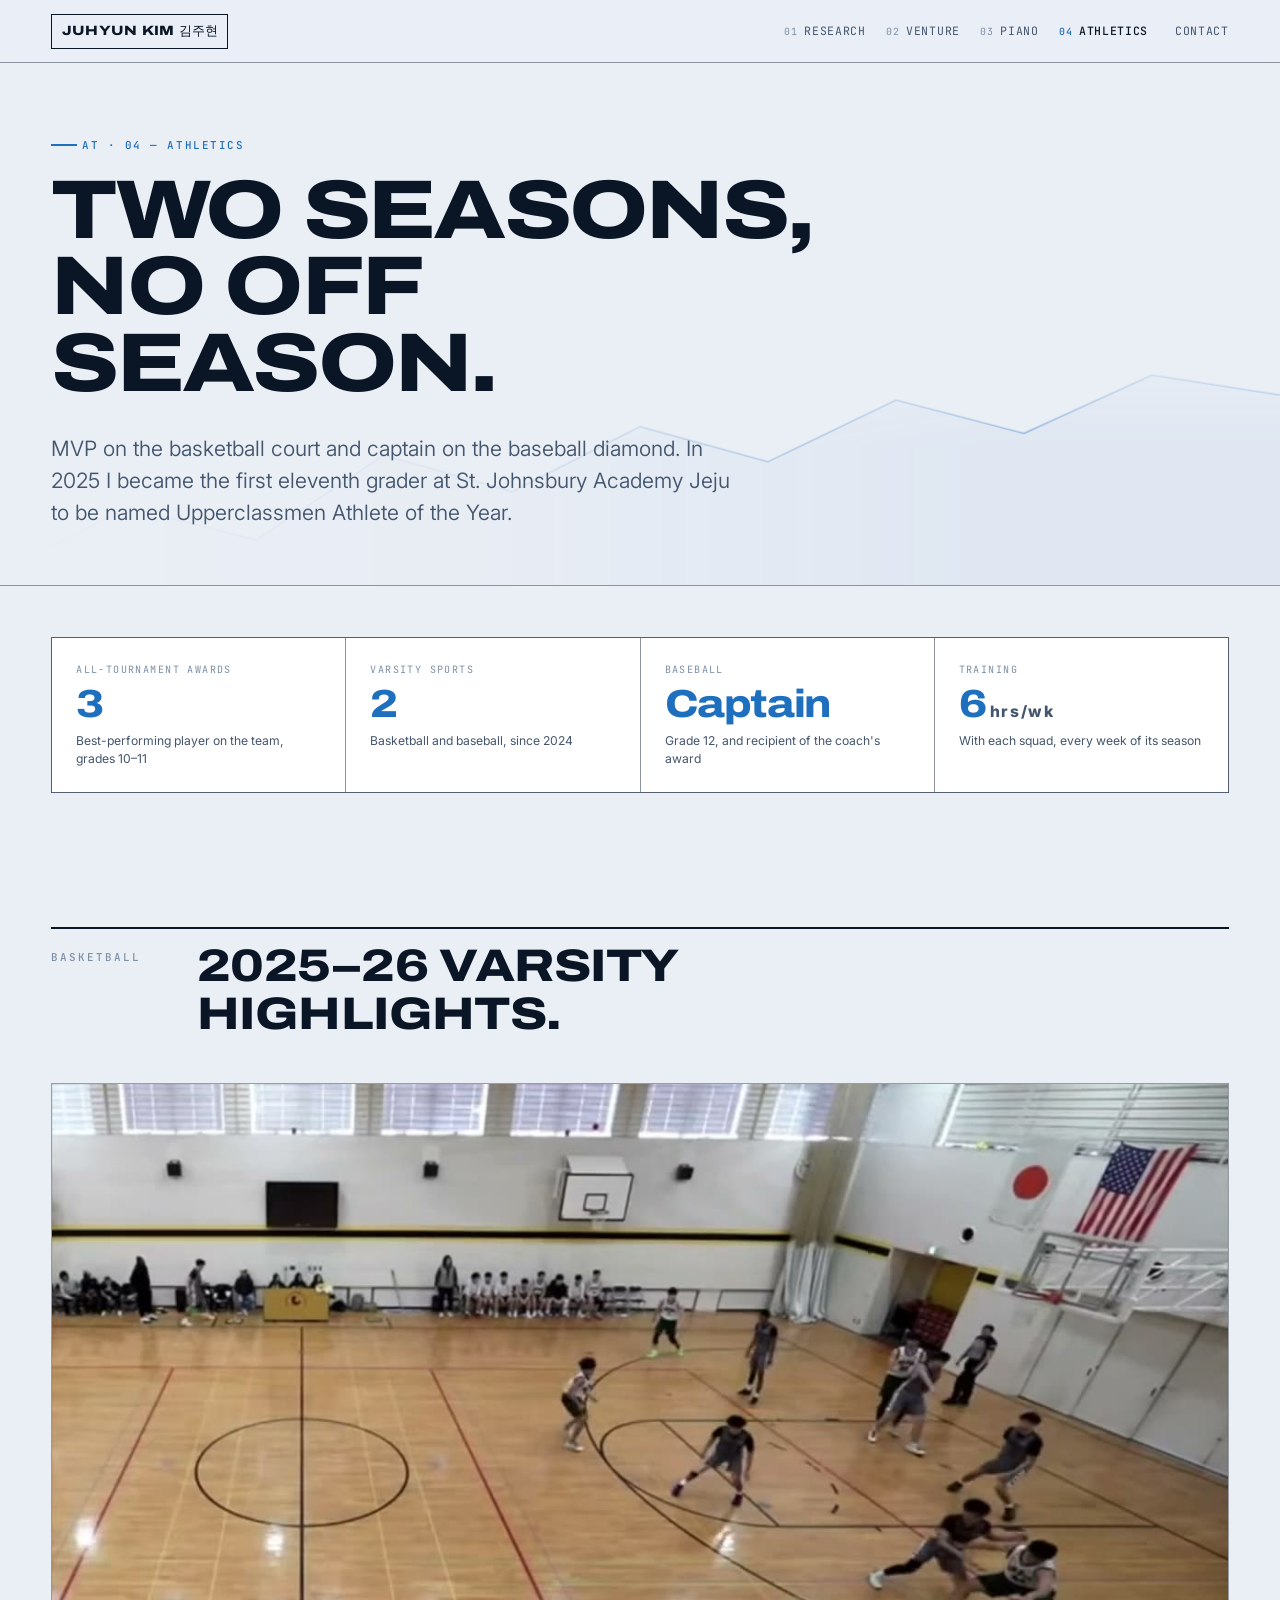
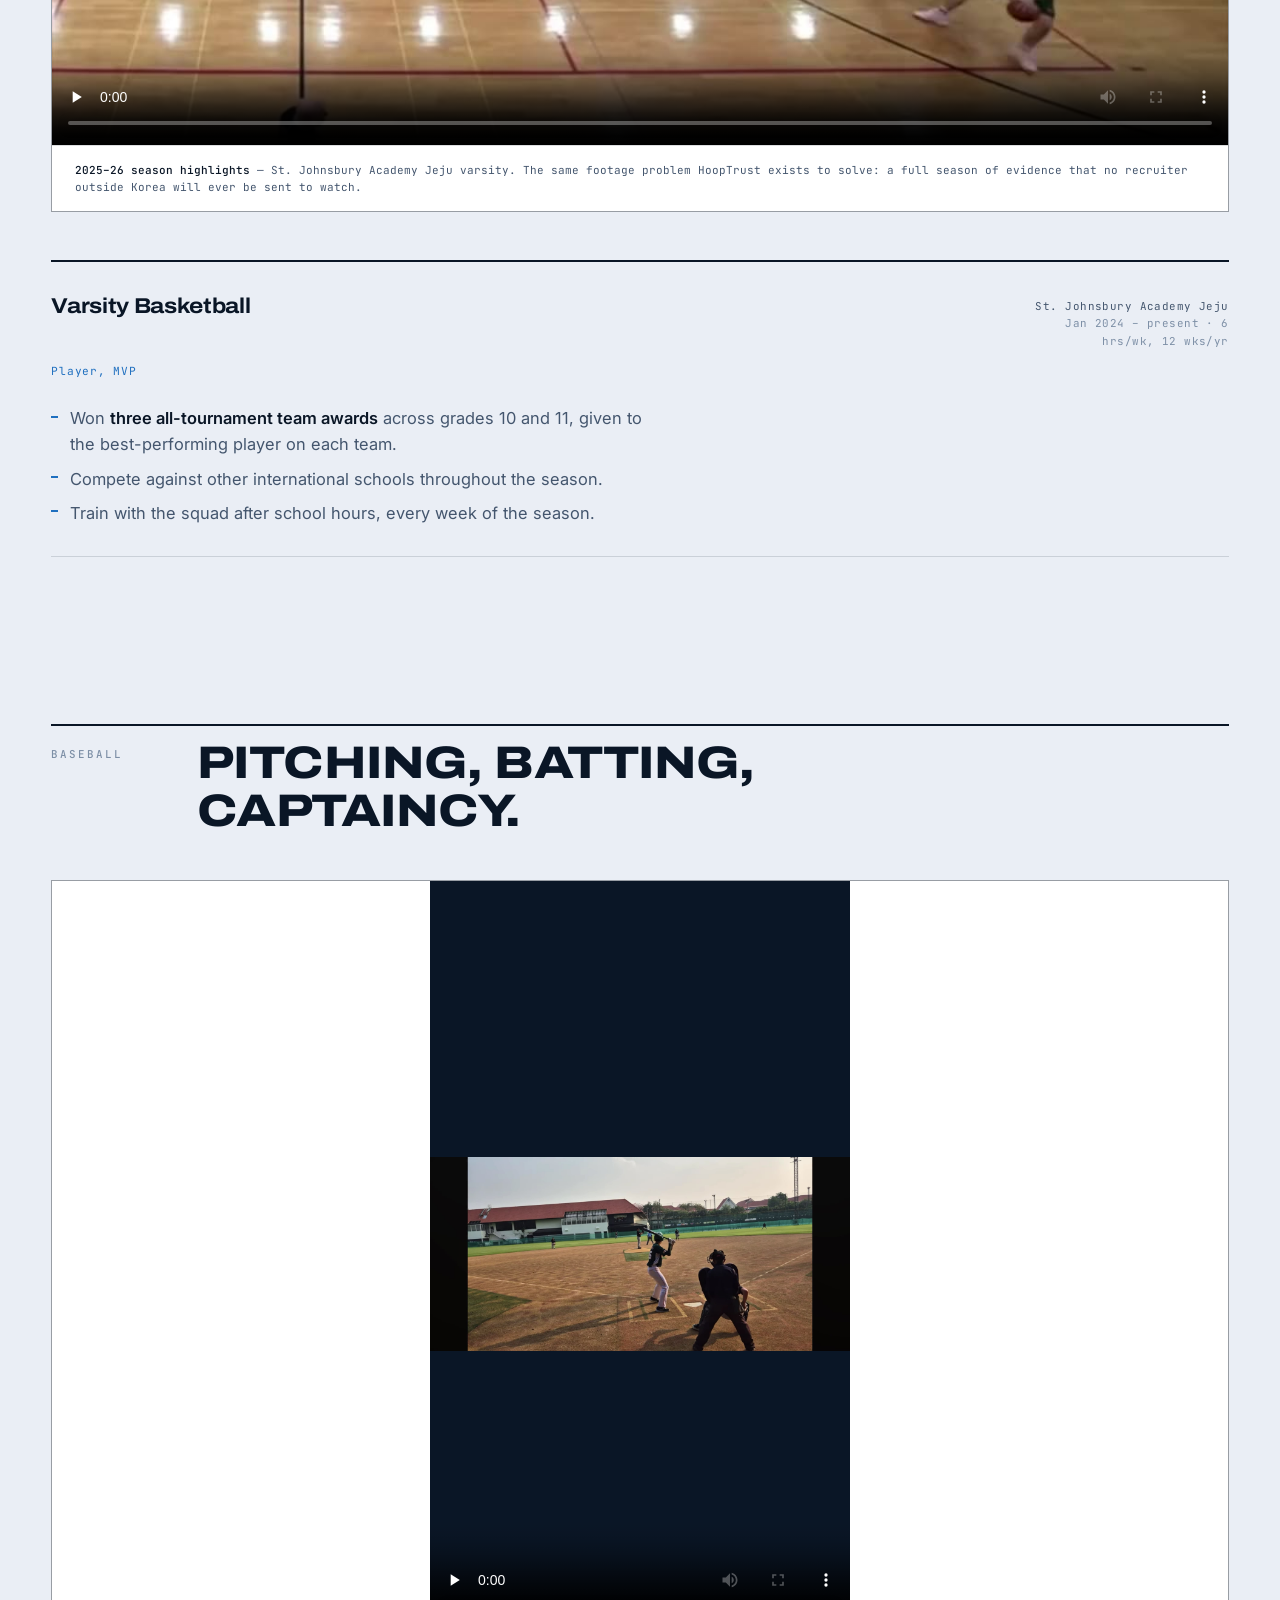
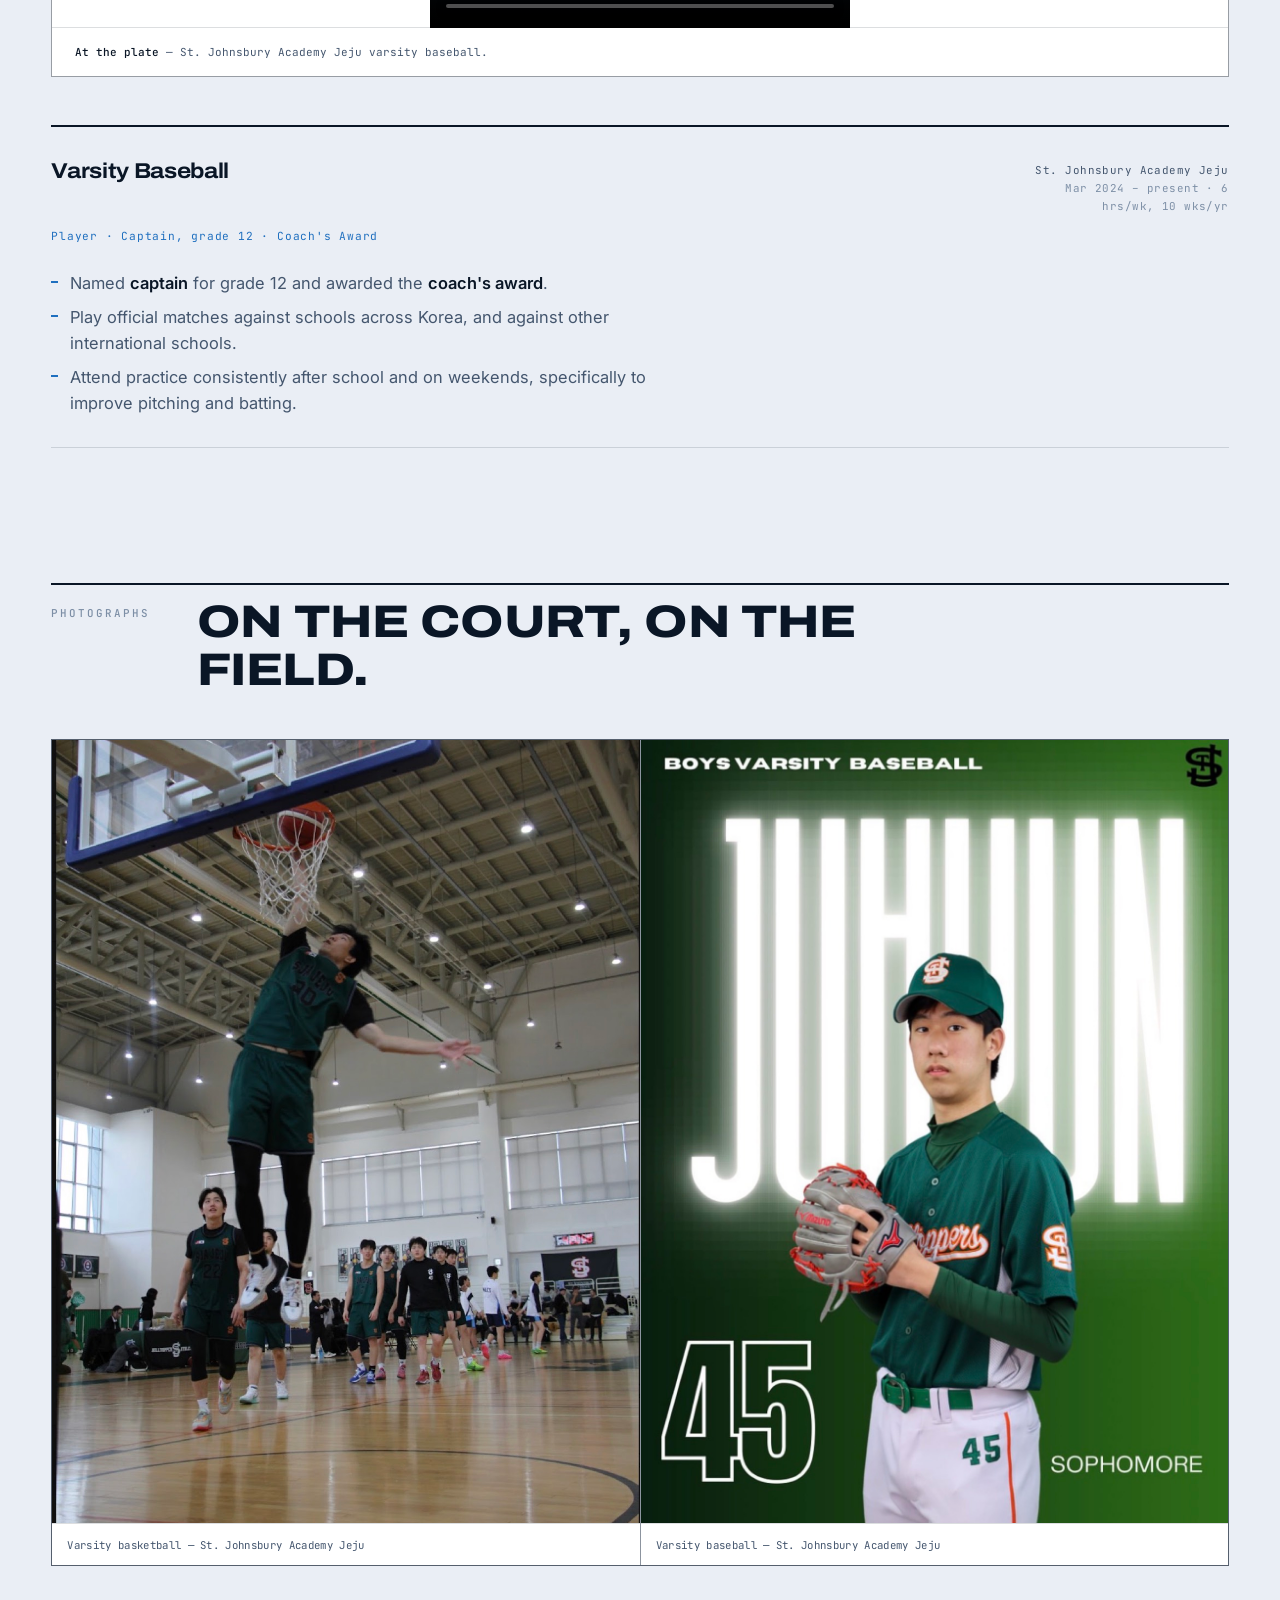
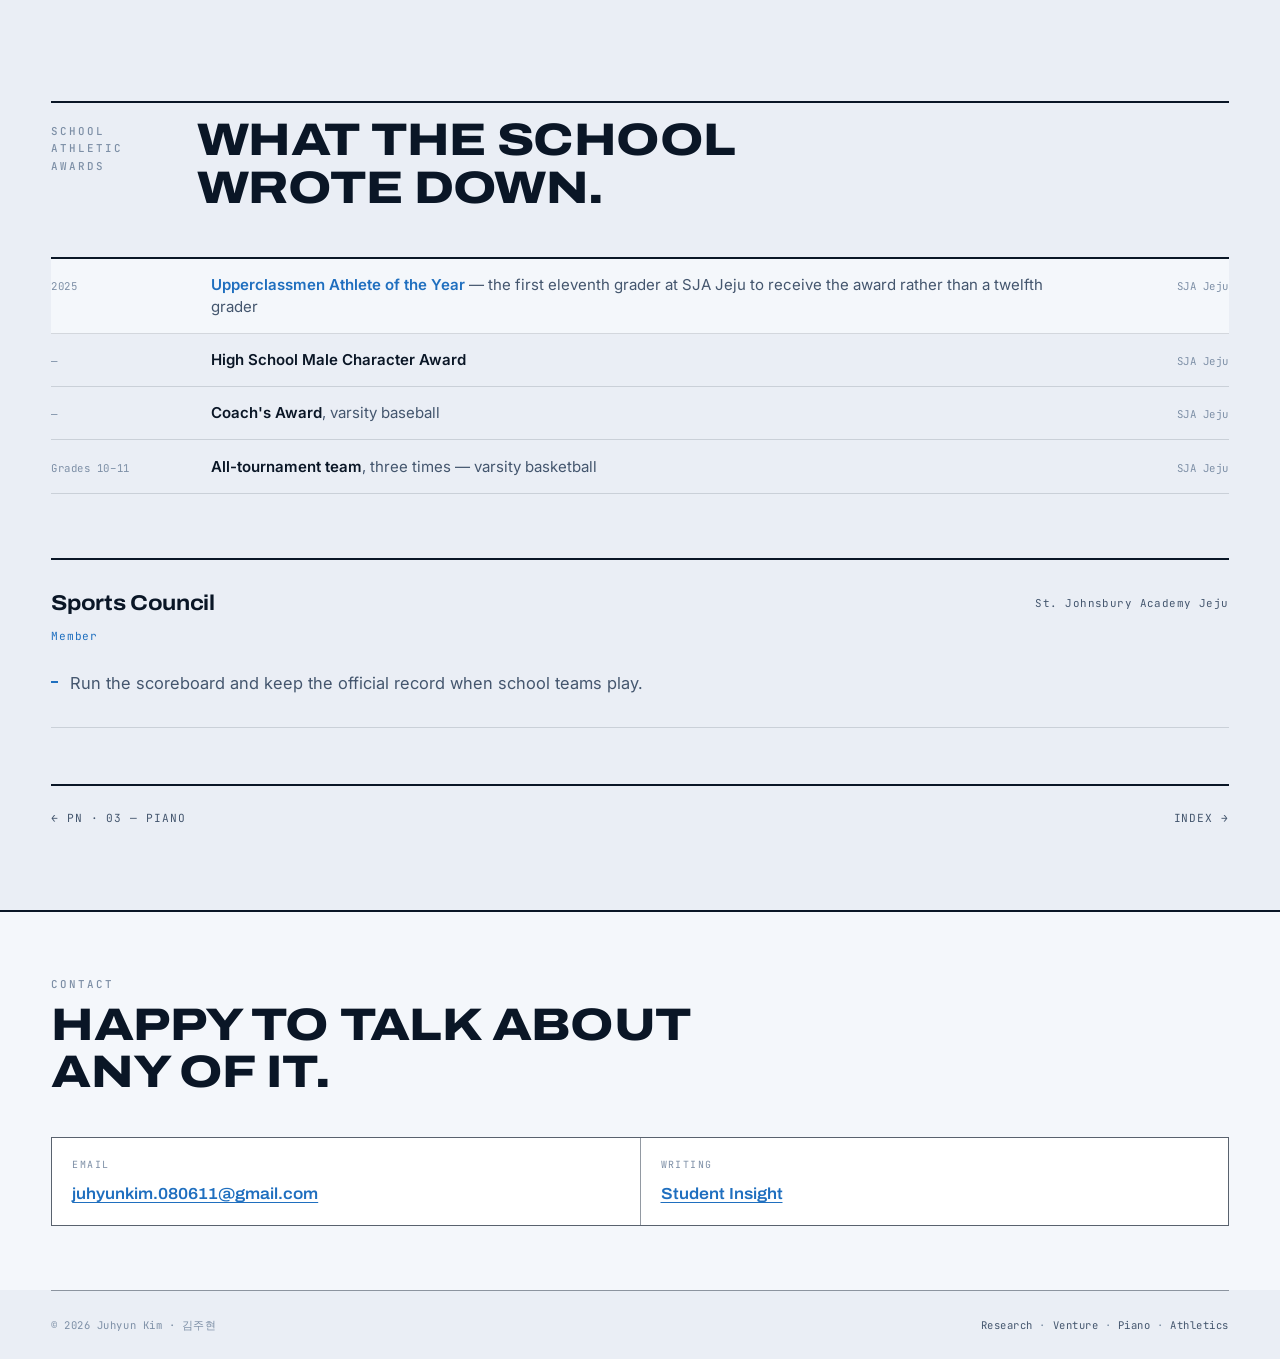
==== commit 2f547a7e: "Minor changes" ====
--- a/athletics.html
+++ b/athletics.html
@@ -61,7 +61,7 @@
       <div>
         <dt>Varsity sports</dt>
         <dd>2</dd>
-        <small>Basketball since 2024, baseball since 2023</small>
+        <small>Basketball and baseball, since 2024</small>
       </div>
       <div>
         <dt>Baseball</dt>
@@ -133,7 +133,7 @@
     <div class="entries" data-reveal>
       <article class="entry">
         <h3 class="entry__title">Varsity Baseball</h3>
-        <p class="entry__meta"><b>St. Johnsbury Academy Jeju</b>Aug 2023 – present · 6 hrs/wk, 10 wks/yr</p>
+        <p class="entry__meta"><b>St. Johnsbury Academy Jeju</b>Mar 2024 – present · 6 hrs/wk, 10 wks/yr</p>
         <p class="entry__role">Player · Captain, grade 12 · Coach's Award</p>
         <div class="entry__body">
           <ul>
@@ -231,9 +231,7 @@
     <h2 class="h-sect">Happy to talk about any of it.</h2>
     <dl class="contact__grid">
       <div><dt>Email</dt><dd><a href="mailto:juhyunkim.080611@gmail.com">juhyunkim.080611@gmail.com</a></dd></div>
-      <div><dt>Location</dt><dd>Seoul &amp; Seogwipo, South Korea</dd></div>
       <div><dt>Writing</dt><dd><a href="http://www.studentinsight.net/" rel="noopener">Student Insight</a></dd></div>
-      <div><dt>Résumé</dt><dd><a href="assets/docs/Juhyun-Kim-Resume.pdf">Download PDF</a></dd></div>
     </dl>
   </div>
 </section>
